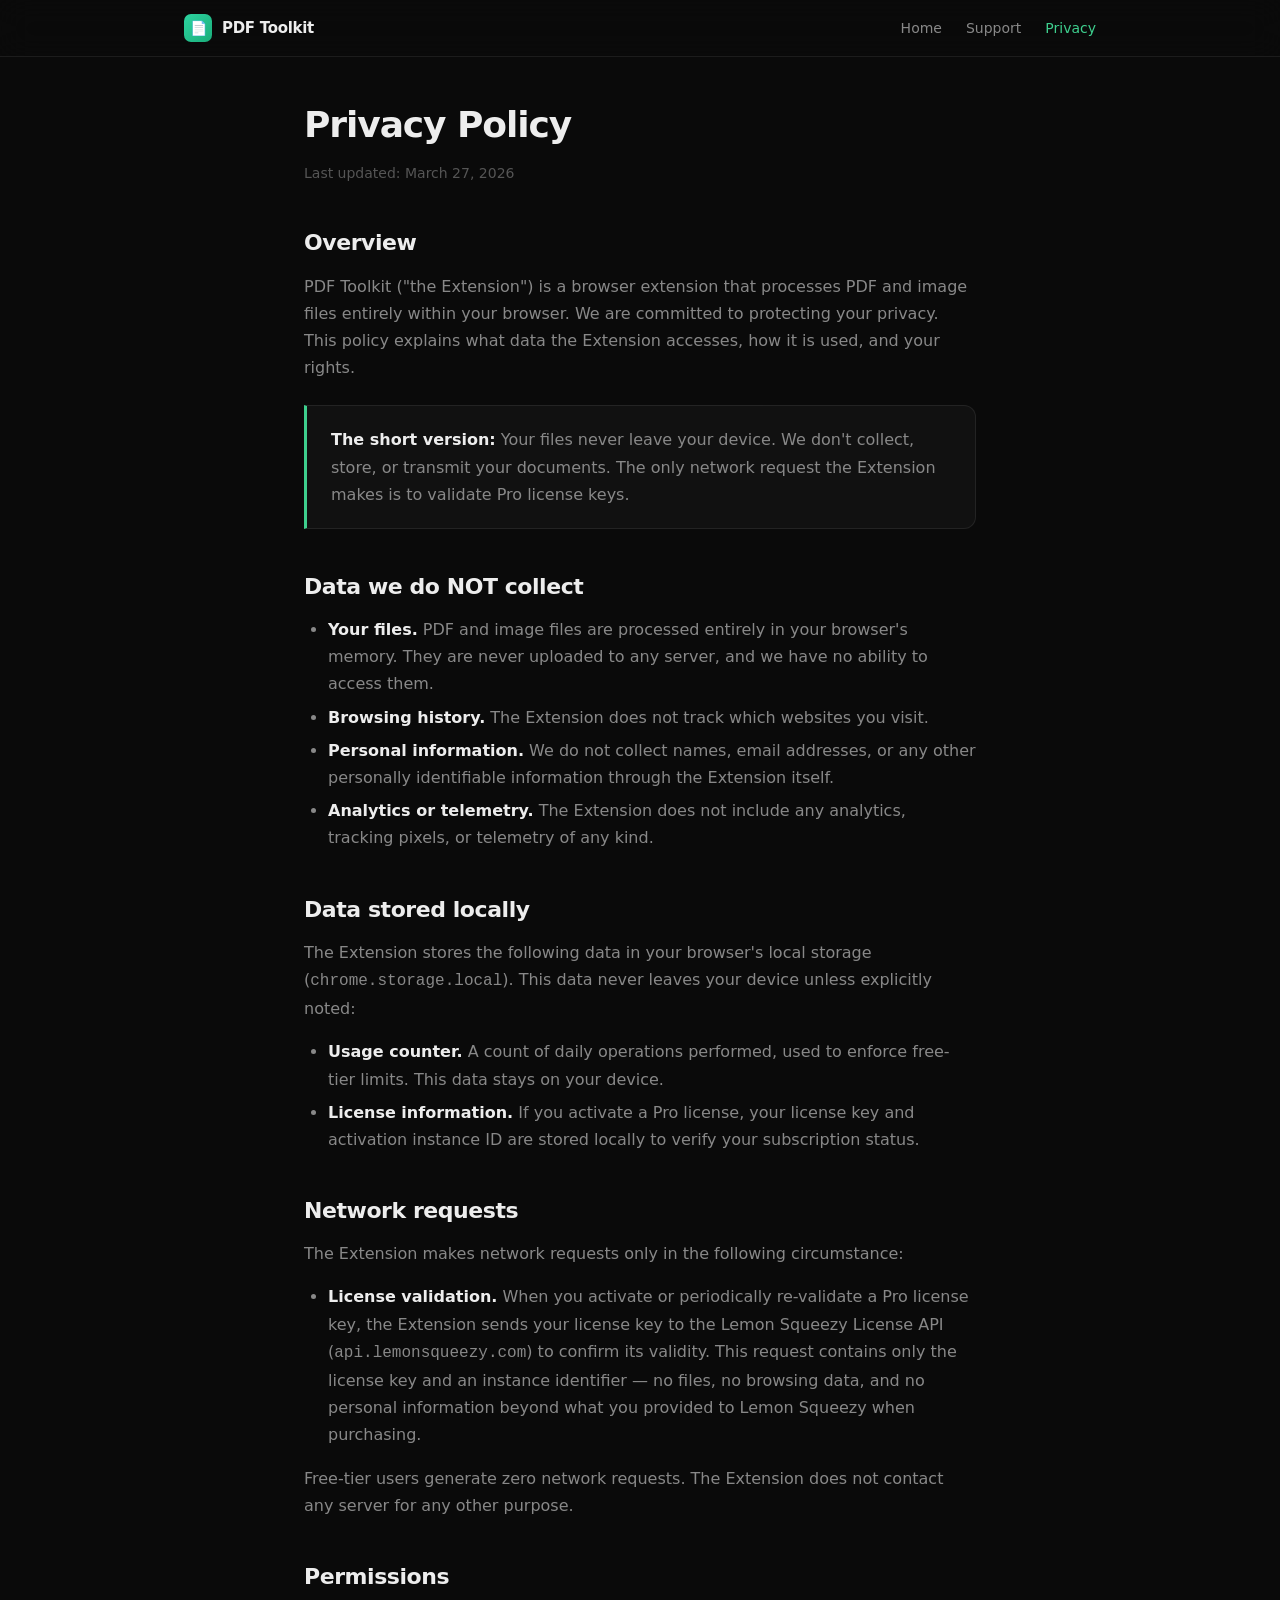
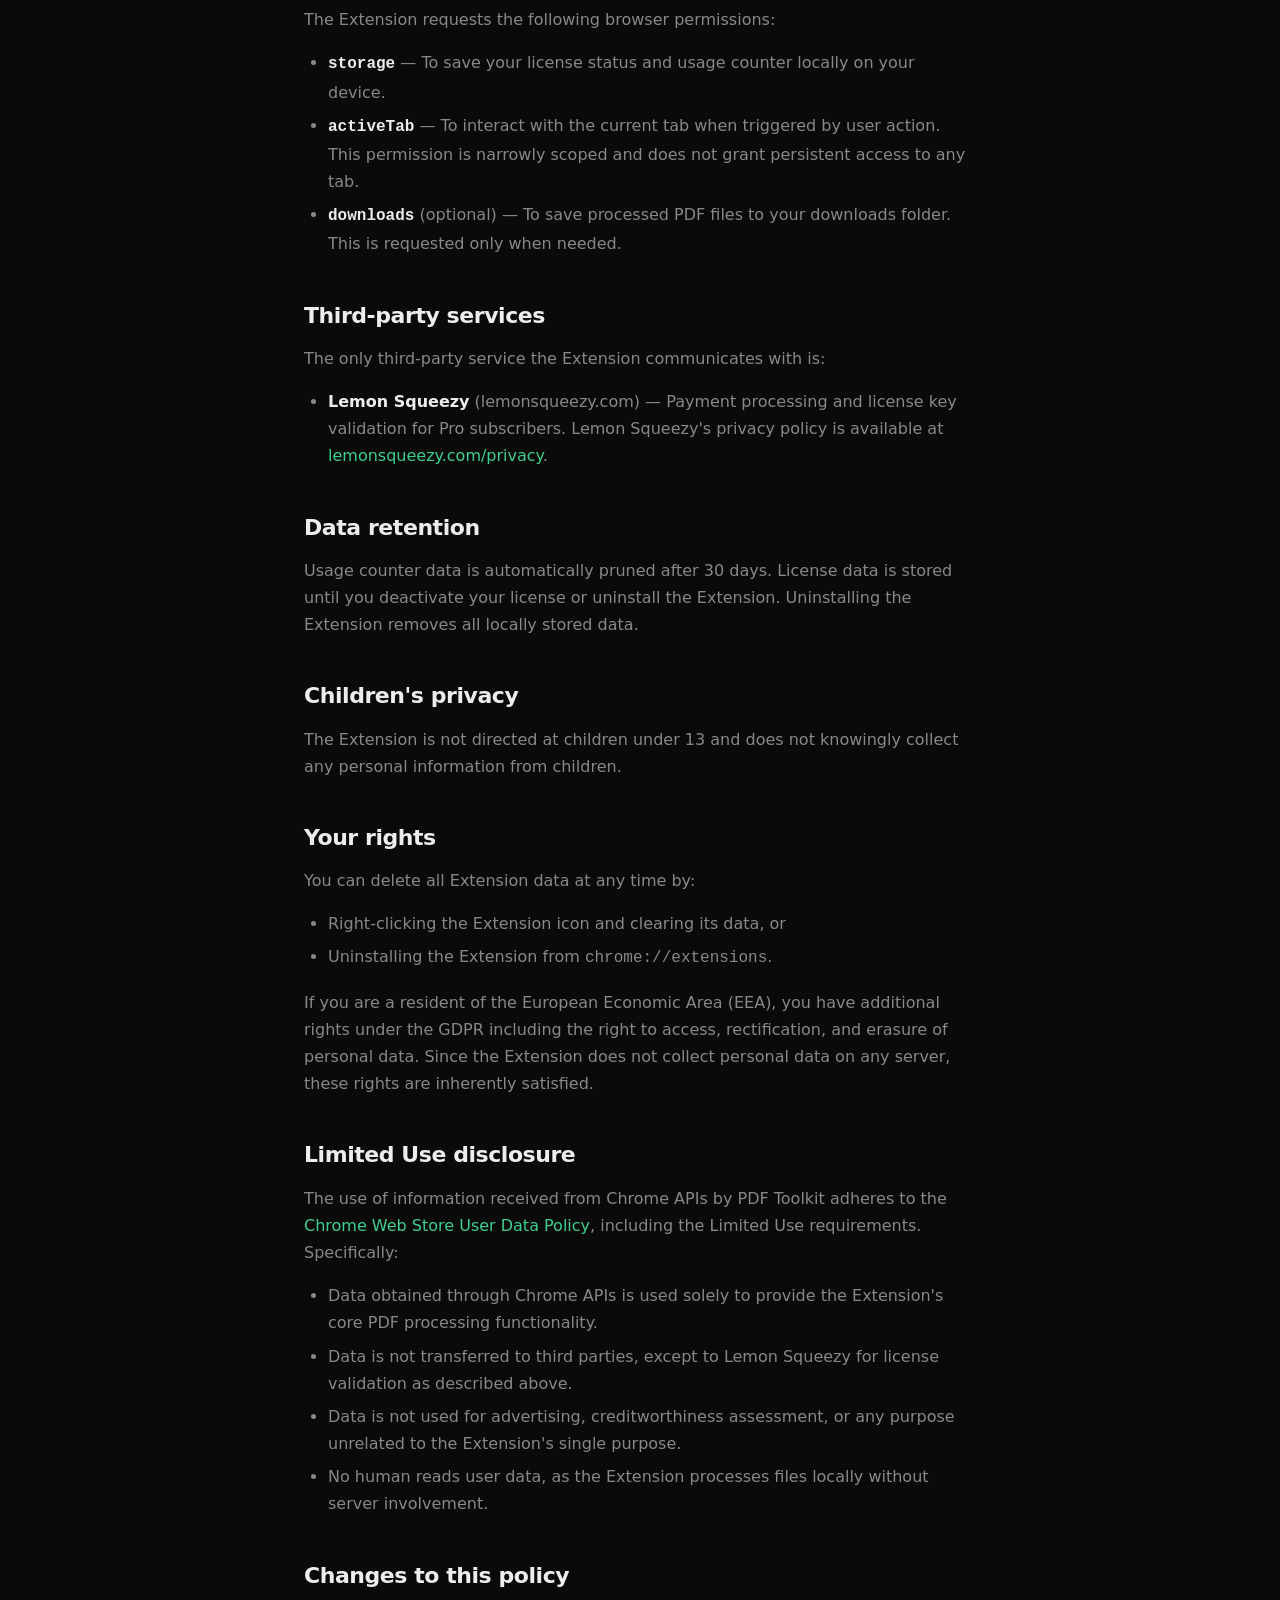
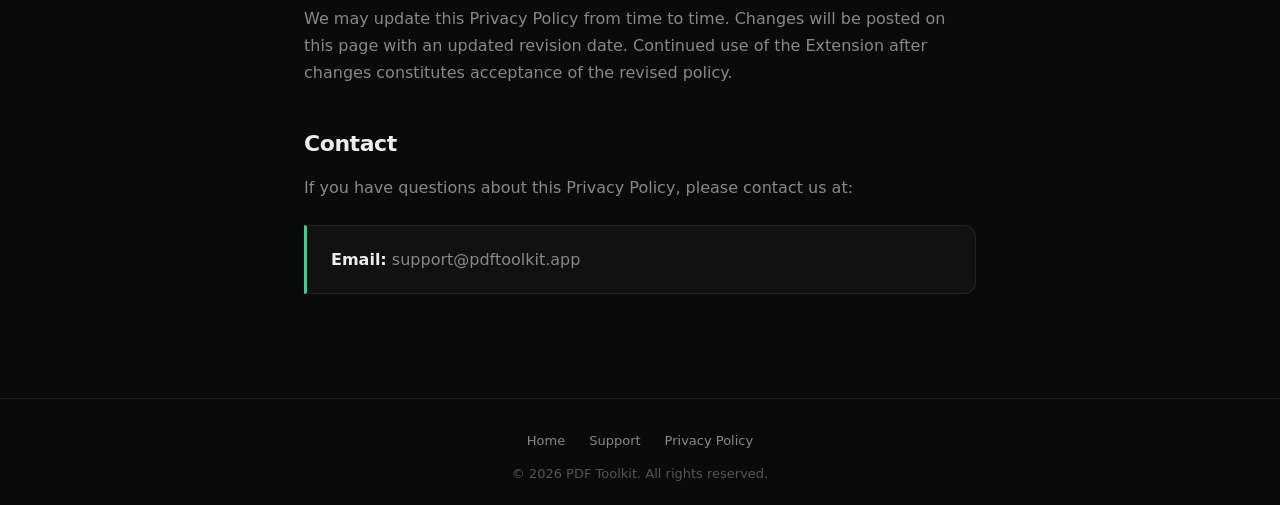
==== privacy.html @ 11ad8d4e "Add files via upload" ====
<!DOCTYPE html>
<html lang="en">
<head>
  <meta charset="UTF-8">
  <meta name="viewport" content="width=device-width, initial-scale=1.0">
  <title>Privacy Policy — PDF Toolkit</title>
  <meta name="description" content="Privacy policy for PDF Toolkit Chrome extension.">
  <link rel="stylesheet" href="styles.css">
  <link rel="icon" type="image/png" href="icon-48.png">
</head>
<body>
  <nav>
    <div class="nav-inner">
      <a href="/" class="logo">
        <span class="logo-icon">&#128196;</span>
        PDF Toolkit
      </a>
      <ul class="nav-links">
        <li><a href="/">Home</a></li>
        <li><a href="support.html">Support</a></li>
        <li><a href="privacy.html" class="active">Privacy</a></li>
      </ul>
    </div>
  </nav>

  <main class="content-page">
    <h1>Privacy Policy</h1>
    <p class="updated">Last updated: March 27, 2026</p>

    <h2>Overview</h2>
    <p>PDF Toolkit ("the Extension") is a browser extension that processes PDF and image files entirely within your browser. We are committed to protecting your privacy. This policy explains what data the Extension accesses, how it is used, and your rights.</p>

    <div class="callout">
      <p><strong>The short version:</strong> Your files never leave your device. We don't collect, store, or transmit your documents. The only network request the Extension makes is to validate Pro license keys.</p>
    </div>

    <h2>Data we do NOT collect</h2>
    <ul>
      <li><strong>Your files.</strong> PDF and image files are processed entirely in your browser's memory. They are never uploaded to any server, and we have no ability to access them.</li>
      <li><strong>Browsing history.</strong> The Extension does not track which websites you visit.</li>
      <li><strong>Personal information.</strong> We do not collect names, email addresses, or any other personally identifiable information through the Extension itself.</li>
      <li><strong>Analytics or telemetry.</strong> The Extension does not include any analytics, tracking pixels, or telemetry of any kind.</li>
    </ul>

    <h2>Data stored locally</h2>
    <p>The Extension stores the following data in your browser's local storage (<code>chrome.storage.local</code>). This data never leaves your device unless explicitly noted:</p>
    <ul>
      <li><strong>Usage counter.</strong> A count of daily operations performed, used to enforce free-tier limits. This data stays on your device.</li>
      <li><strong>License information.</strong> If you activate a Pro license, your license key and activation instance ID are stored locally to verify your subscription status.</li>
    </ul>

    <h2>Network requests</h2>
    <p>The Extension makes network requests only in the following circumstance:</p>
    <ul>
      <li><strong>License validation.</strong> When you activate or periodically re-validate a Pro license key, the Extension sends your license key to the Lemon Squeezy License API (<code>api.lemonsqueezy.com</code>) to confirm its validity. This request contains only the license key and an instance identifier — no files, no browsing data, and no personal information beyond what you provided to Lemon Squeezy when purchasing.</li>
    </ul>
    <p>Free-tier users generate zero network requests. The Extension does not contact any server for any other purpose.</p>

    <h2>Permissions</h2>
    <p>The Extension requests the following browser permissions:</p>
    <ul>
      <li><strong><code>storage</code></strong> — To save your license status and usage counter locally on your device.</li>
      <li><strong><code>activeTab</code></strong> — To interact with the current tab when triggered by user action. This permission is narrowly scoped and does not grant persistent access to any tab.</li>
      <li><strong><code>downloads</code></strong> (optional) — To save processed PDF files to your downloads folder. This is requested only when needed.</li>
    </ul>

    <h2>Third-party services</h2>
    <p>The only third-party service the Extension communicates with is:</p>
    <ul>
      <li><strong>Lemon Squeezy</strong> (lemonsqueezy.com) — Payment processing and license key validation for Pro subscribers. Lemon Squeezy's privacy policy is available at <a href="https://www.lemonsqueezy.com/privacy" target="_blank" rel="noopener">lemonsqueezy.com/privacy</a>.</li>
    </ul>

    <h2>Data retention</h2>
    <p>Usage counter data is automatically pruned after 30 days. License data is stored until you deactivate your license or uninstall the Extension. Uninstalling the Extension removes all locally stored data.</p>

    <h2>Children's privacy</h2>
    <p>The Extension is not directed at children under 13 and does not knowingly collect any personal information from children.</p>

    <h2>Your rights</h2>
    <p>You can delete all Extension data at any time by:</p>
    <ul>
      <li>Right-clicking the Extension icon and clearing its data, or</li>
      <li>Uninstalling the Extension from <code>chrome://extensions</code>.</li>
    </ul>
    <p>If you are a resident of the European Economic Area (EEA), you have additional rights under the GDPR including the right to access, rectification, and erasure of personal data. Since the Extension does not collect personal data on any server, these rights are inherently satisfied.</p>

    <h2>Limited Use disclosure</h2>
    <p>The use of information received from Chrome APIs by PDF Toolkit adheres to the <a href="https://developer.chrome.com/docs/webstore/program-policies/limited-use" target="_blank" rel="noopener">Chrome Web Store User Data Policy</a>, including the Limited Use requirements. Specifically:</p>
    <ul>
      <li>Data obtained through Chrome APIs is used solely to provide the Extension's core PDF processing functionality.</li>
      <li>Data is not transferred to third parties, except to Lemon Squeezy for license validation as described above.</li>
      <li>Data is not used for advertising, creditworthiness assessment, or any purpose unrelated to the Extension's single purpose.</li>
      <li>No human reads user data, as the Extension processes files locally without server involvement.</li>
    </ul>

    <h2>Changes to this policy</h2>
    <p>We may update this Privacy Policy from time to time. Changes will be posted on this page with an updated revision date. Continued use of the Extension after changes constitutes acceptance of the revised policy.</p>

    <h2>Contact</h2>
    <p>If you have questions about this Privacy Policy, please contact us at:</p>
    <div class="callout">
      <p><strong>Email:</strong> support@pdftoolkit.app</p>
    </div>
  </main>

  <footer>
    <div class="footer-links">
      <a href="/">Home</a>
      <a href="support.html">Support</a>
      <a href="privacy.html">Privacy Policy</a>
    </div>
    <p>&copy; 2026 PDF Toolkit. All rights reserved.</p>
  </footer>
</body>
</html>
---- styles.css ----
*,
*::before,
*::after {
  box-sizing: border-box;
  margin: 0;
  padding: 0;
}

:root {
  --bg: #0a0a0a;
  --surface: #111111;
  --surface-raised: #171717;
  --border: rgba(255, 255, 255, 0.08);
  --border-strong: rgba(255, 255, 255, 0.12);
  --text: #ededed;
  --text-secondary: #888888;
  --text-muted: #555555;
  --primary: #3ecf8e;
  --primary-dim: #34b87d;
  --primary-glow: rgba(62, 207, 142, 0.15);
  --secondary: #6366f1;
  --radius: 12px;
  --max-width: 720px;
}

html {
  scroll-behavior: smooth;
}

body {
  font-family: -apple-system, BlinkMacSystemFont, 'Segoe UI', system-ui, sans-serif;
  font-size: 16px;
  line-height: 1.6;
  color: var(--text);
  background: var(--bg);
  -webkit-font-smoothing: antialiased;
  -moz-osx-font-smoothing: grayscale;
}

/* ─── Nav ─── */
nav {
  position: fixed;
  top: 0;
  left: 0;
  right: 0;
  z-index: 100;
  background: rgba(10, 10, 10, 0.8);
  backdrop-filter: blur(16px);
  -webkit-backdrop-filter: blur(16px);
  border-bottom: 1px solid var(--border);
}

nav .nav-inner {
  max-width: 960px;
  margin: 0 auto;
  padding: 0 24px;
  height: 56px;
  display: flex;
  align-items: center;
  justify-content: space-between;
}

nav .logo {
  display: flex;
  align-items: center;
  gap: 10px;
  text-decoration: none;
  color: var(--text);
  font-weight: 700;
  font-size: 15px;
  letter-spacing: -0.02em;
}

nav .logo-icon {
  width: 28px;
  height: 28px;
  background: linear-gradient(135deg, #2DD4A0, #1AAD7A);
  border-radius: 7px;
  display: flex;
  align-items: center;
  justify-content: center;
  font-size: 14px;
}

nav .nav-links {
  display: flex;
  gap: 24px;
  list-style: none;
}

nav .nav-links a {
  color: var(--text-secondary);
  text-decoration: none;
  font-size: 14px;
  font-weight: 500;
  transition: color 0.15s;
}

nav .nav-links a:hover {
  color: var(--text);
}

nav .nav-links a.active {
  color: var(--primary);
}

/* ─── Layout ─── */
main {
  max-width: var(--max-width);
  margin: 0 auto;
  padding: 96px 24px 80px;
}

.wide {
  max-width: 960px;
}

/* ─── Hero ─── */
.hero {
  text-align: center;
  padding: 60px 0 48px;
  position: relative;
}

.hero::before {
  content: '';
  position: absolute;
  width: 500px;
  height: 500px;
  border-radius: 50%;
  background: radial-gradient(circle, rgba(62, 207, 142, 0.08) 0%, transparent 70%);
  top: -100px;
  left: 50%;
  transform: translateX(-50%);
  pointer-events: none;
}

.hero .badge {
  display: inline-block;
  font-size: 12px;
  font-weight: 600;
  text-transform: uppercase;
  letter-spacing: 0.1em;
  color: var(--primary);
  background: var(--primary-glow);
  border: 1px solid rgba(62, 207, 142, 0.2);
  padding: 6px 16px;
  border-radius: 24px;
  margin-bottom: 24px;
}

.hero h1 {
  font-size: 52px;
  font-weight: 800;
  letter-spacing: -0.04em;
  line-height: 1.1;
  margin-bottom: 16px;
  position: relative;
}

.hero h1 span {
  color: var(--primary);
}

.hero p {
  font-size: 18px;
  color: var(--text-secondary);
  max-width: 480px;
  margin: 0 auto 32px;
  line-height: 1.6;
}

.hero .cta {
  display: inline-flex;
  align-items: center;
  gap: 8px;
  padding: 12px 28px;
  background: var(--primary);
  color: #000;
  text-decoration: none;
  font-weight: 700;
  font-size: 15px;
  border-radius: 10px;
  transition: all 0.2s;
  box-shadow: 0 4px 16px rgba(62, 207, 142, 0.25);
}

.hero .cta:hover {
  background: var(--primary-dim);
  transform: translateY(-1px);
  box-shadow: 0 6px 24px rgba(62, 207, 142, 0.3);
}

/* ─── Features ─── */
.features {
  display: grid;
  grid-template-columns: 1fr 1fr;
  gap: 16px;
  margin: 48px 0;
}

.feature-card {
  padding: 28px;
  background: var(--surface);
  border: 1px solid var(--border);
  border-radius: var(--radius);
  transition: border-color 0.2s;
}

.feature-card:hover {
  border-color: var(--border-strong);
}

.feature-card .icon {
  font-size: 28px;
  margin-bottom: 14px;
}

.feature-card h3 {
  font-size: 17px;
  font-weight: 700;
  margin-bottom: 6px;
  letter-spacing: -0.01em;
}

.feature-card p {
  font-size: 14px;
  color: var(--text-secondary);
  line-height: 1.5;
}

/* ─── Section ─── */
.section-header {
  text-align: center;
  margin: 64px 0 32px;
}

.section-header h2 {
  font-size: 32px;
  font-weight: 800;
  letter-spacing: -0.03em;
  margin-bottom: 8px;
}

.section-header p {
  color: var(--text-secondary);
  font-size: 16px;
}

/* ─── Pricing ─── */
.pricing {
  display: grid;
  grid-template-columns: 1fr 1fr;
  gap: 16px;
  margin: 32px 0;
}

.price-card {
  padding: 32px;
  background: var(--surface);
  border: 1px solid var(--border);
  border-radius: var(--radius);
}

.price-card.featured {
  border-color: rgba(62, 207, 142, 0.3);
  background: rgba(62, 207, 142, 0.03);
  position: relative;
}

.price-card .tier {
  font-size: 12px;
  font-weight: 700;
  text-transform: uppercase;
  letter-spacing: 0.08em;
  color: var(--text-muted);
  margin-bottom: 12px;
}

.price-card.featured .tier {
  color: var(--primary);
}

.price-card .price {
  font-size: 36px;
  font-weight: 800;
  letter-spacing: -0.03em;
  margin-bottom: 4px;
}

.price-card .price small {
  font-size: 16px;
  font-weight: 500;
  color: var(--text-secondary);
}

.price-card .period {
  font-size: 13px;
  color: var(--text-muted);
  margin-bottom: 20px;
}

.price-card ul {
  list-style: none;
  display: flex;
  flex-direction: column;
  gap: 10px;
}

.price-card li {
  font-size: 14px;
  color: var(--text-secondary);
  display: flex;
  align-items: center;
  gap: 8px;
}

.price-card li::before {
  content: '\2713';
  color: var(--primary);
  font-weight: 700;
  font-size: 13px;
}

/* ─── Legal / Content Pages ─── */
.content-page h1 {
  font-size: 36px;
  font-weight: 800;
  letter-spacing: -0.03em;
  margin-bottom: 8px;
}

.content-page .updated {
  font-size: 14px;
  color: var(--text-muted);
  margin-bottom: 40px;
}

.content-page h2 {
  font-size: 22px;
  font-weight: 700;
  letter-spacing: -0.02em;
  margin-top: 40px;
  margin-bottom: 12px;
}

.content-page h3 {
  font-size: 17px;
  font-weight: 600;
  margin-top: 28px;
  margin-bottom: 8px;
}

.content-page p {
  color: var(--text-secondary);
  margin-bottom: 16px;
  line-height: 1.7;
}

.content-page ul,
.content-page ol {
  color: var(--text-secondary);
  margin-bottom: 16px;
  padding-left: 24px;
  line-height: 1.7;
}

.content-page li {
  margin-bottom: 6px;
}

.content-page a {
  color: var(--primary);
  text-decoration: none;
}

.content-page a:hover {
  text-decoration: underline;
}

.content-page strong {
  color: var(--text);
  font-weight: 600;
}

.callout {
  padding: 20px 24px;
  background: var(--surface);
  border: 1px solid var(--border);
  border-left: 3px solid var(--primary);
  border-radius: 0 var(--radius) var(--radius) 0;
  margin: 24px 0;
}

.callout p {
  margin-bottom: 0;
}

/* ─── FAQ ─── */
.faq {
  display: flex;
  flex-direction: column;
  gap: 12px;
  margin: 32px 0;
}

.faq-item {
  padding: 20px 24px;
  background: var(--surface);
  border: 1px solid var(--border);
  border-radius: var(--radius);
}

.faq-item h3 {
  font-size: 15px;
  font-weight: 600;
  margin-bottom: 8px;
  margin-top: 0;
}

.faq-item p {
  font-size: 14px;
  color: var(--text-secondary);
  margin-bottom: 0;
  line-height: 1.6;
}

/* ─── Footer ─── */
footer {
  border-top: 1px solid var(--border);
  padding: 32px 24px;
  text-align: center;
  font-size: 13px;
  color: var(--text-muted);
}

footer a {
  color: var(--text-secondary);
  text-decoration: none;
}

footer a:hover {
  color: var(--text);
}

footer .footer-links {
  display: flex;
  justify-content: center;
  gap: 24px;
  margin-bottom: 12px;
}

/* ─── Responsive ─── */
@media (max-width: 640px) {
  .hero h1 { font-size: 36px; }
  .hero p { font-size: 16px; }
  .features { grid-template-columns: 1fr; }
  .pricing { grid-template-columns: 1fr; }
  nav .nav-links { gap: 16px; }
  nav .nav-links a { font-size: 13px; }
}
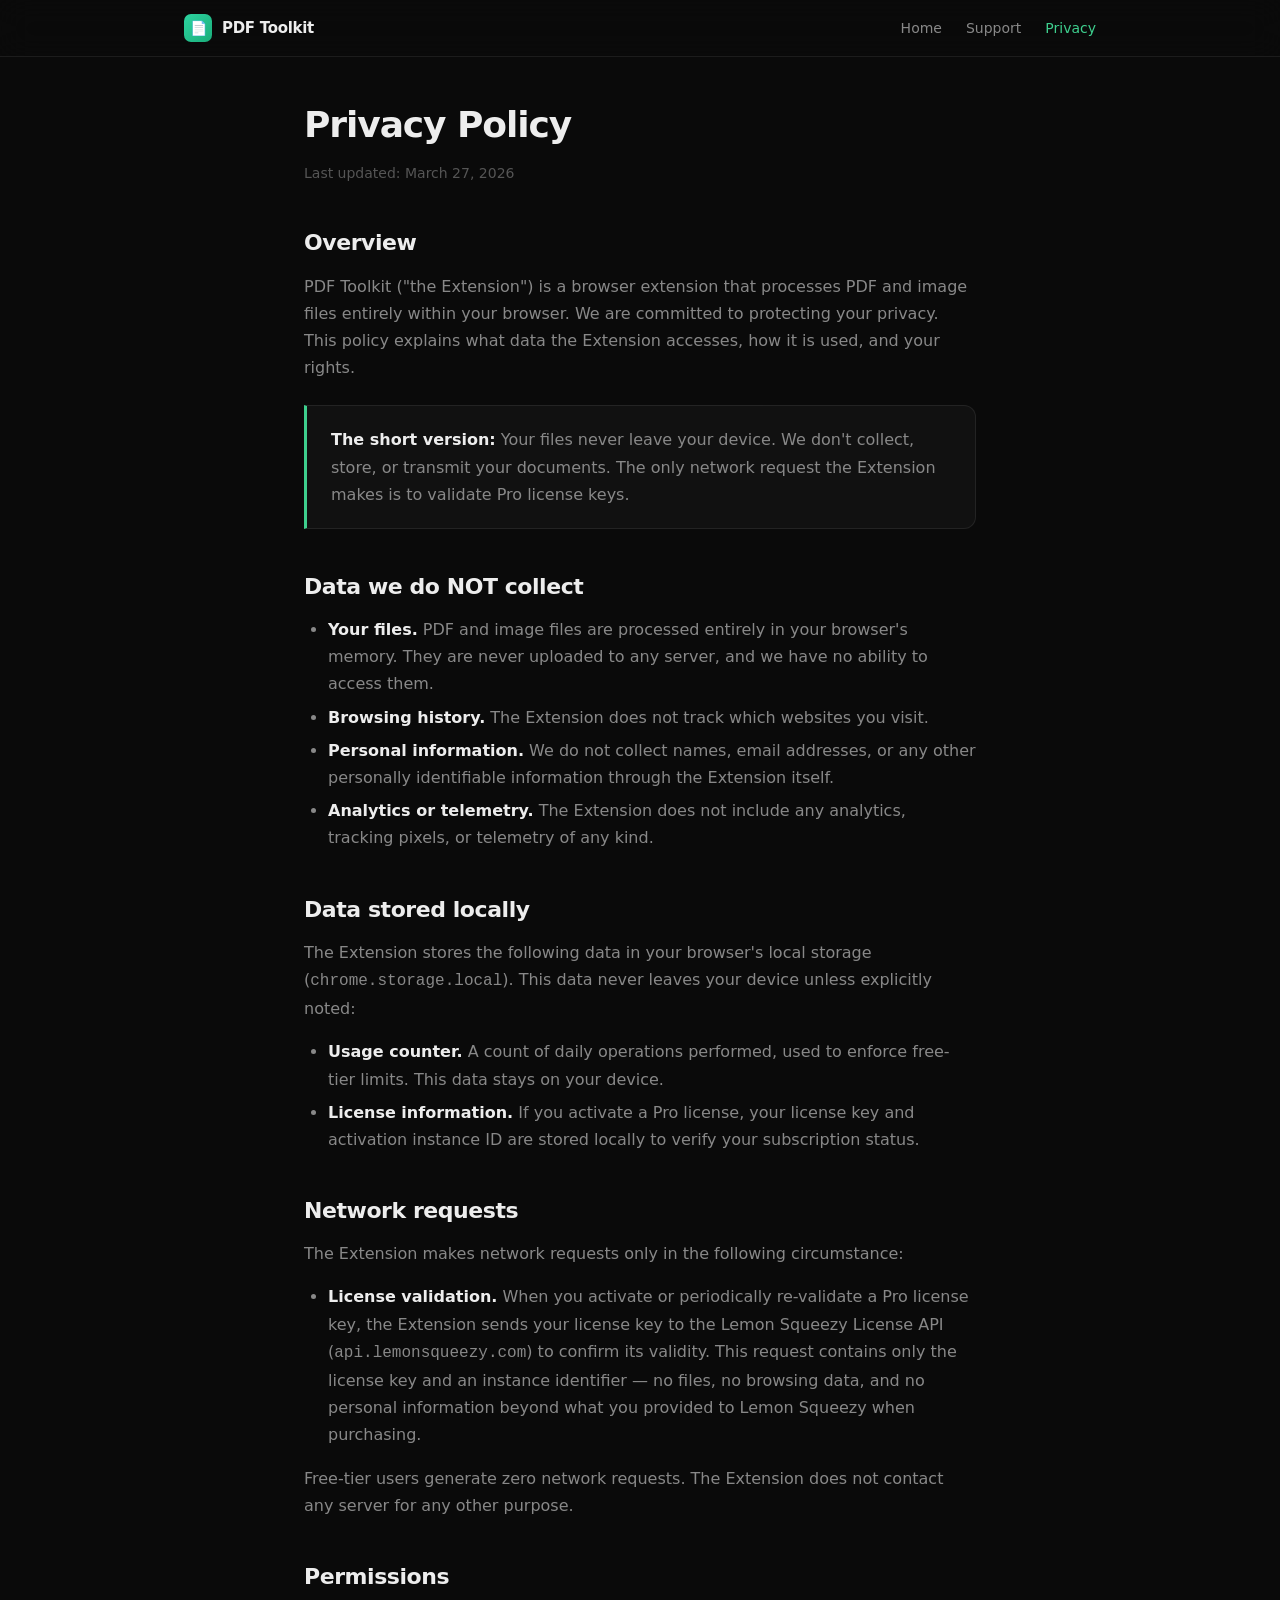
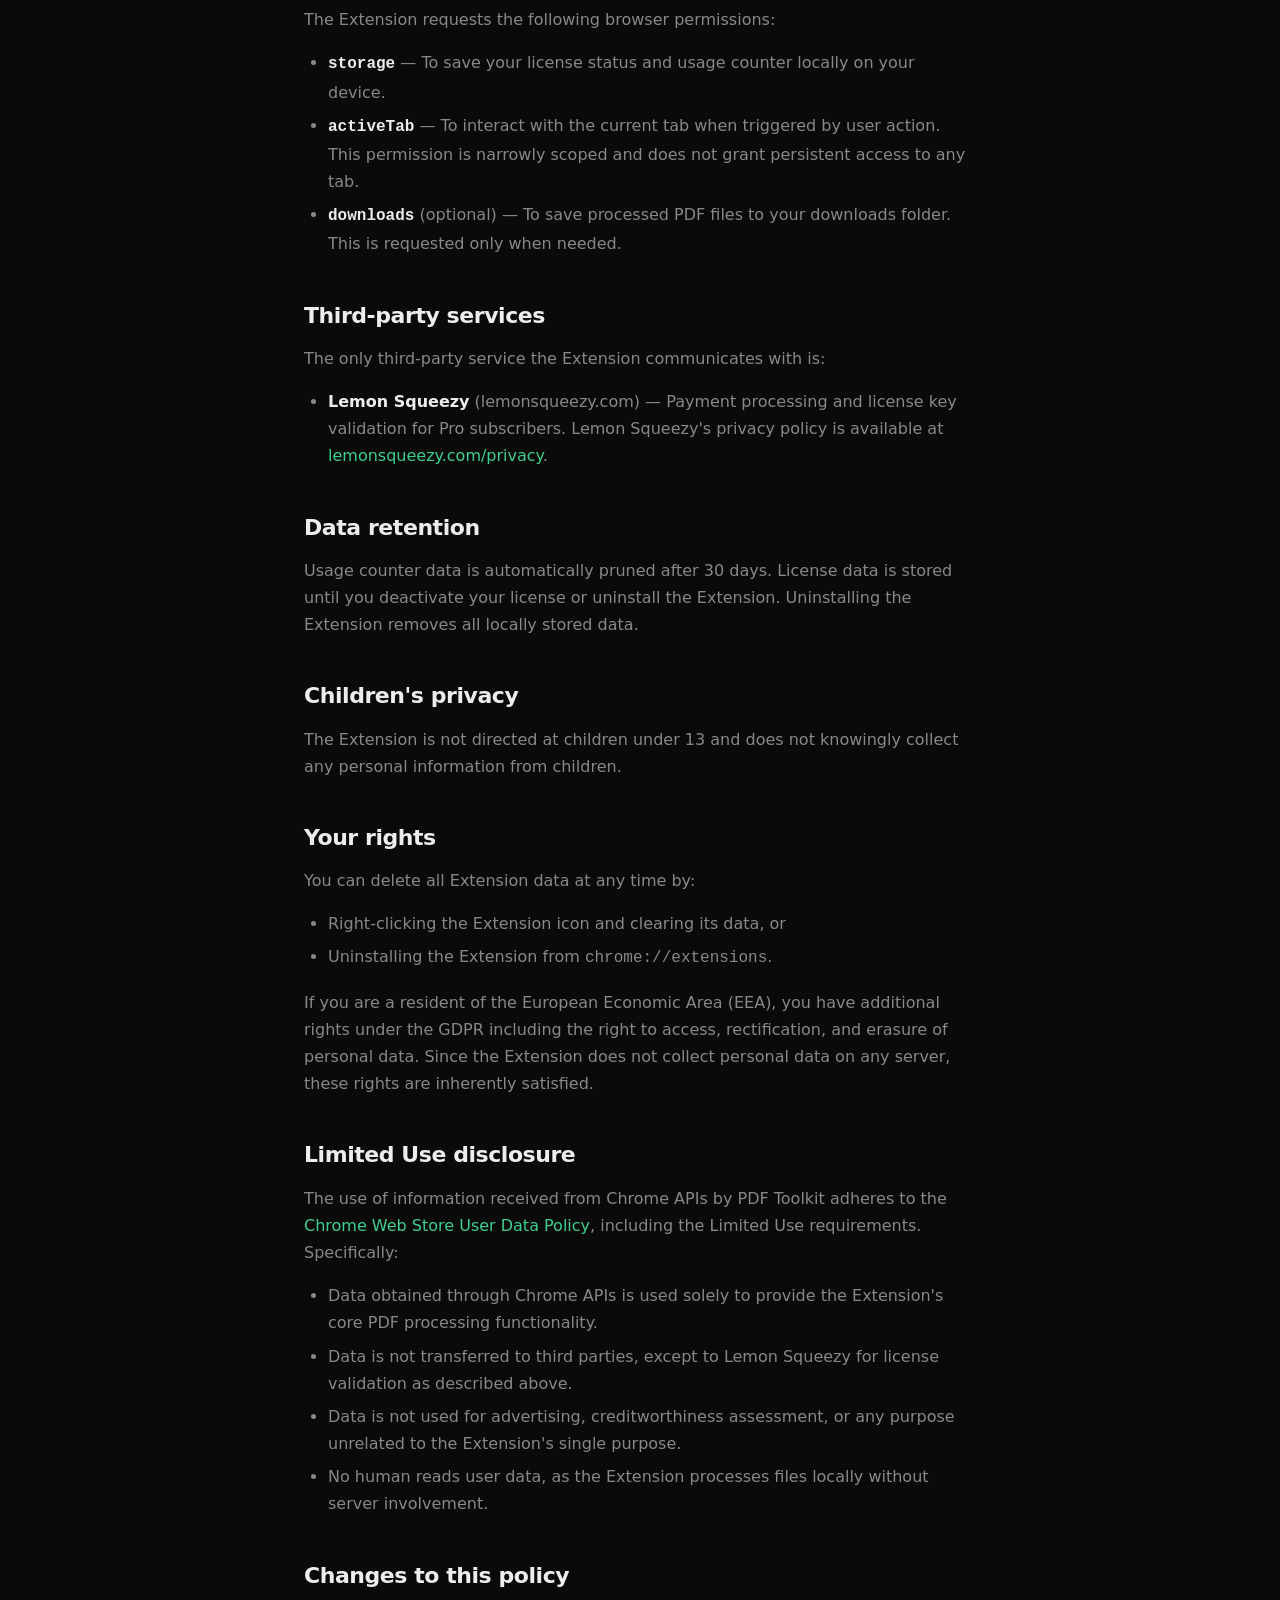
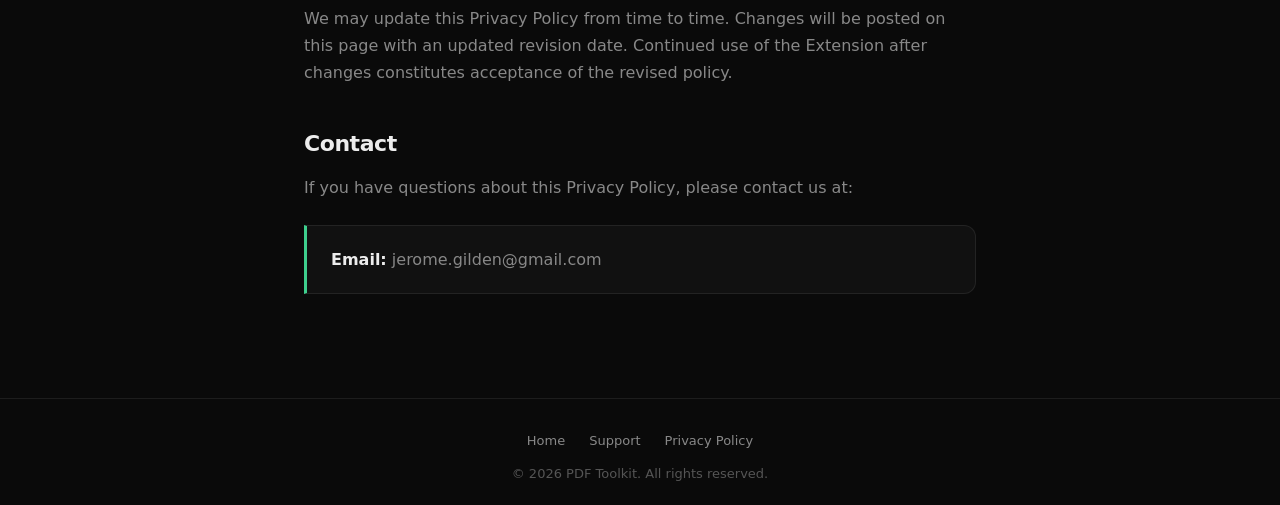
==== commit 5410f1c9: "Add files via upload" ====
--- a/privacy.html
+++ b/privacy.html
@@ -99,7 +99,7 @@
     <h2>Contact</h2>
     <p>If you have questions about this Privacy Policy, please contact us at:</p>
     <div class="callout">
-      <p><strong>Email:</strong> support@pdftoolkit.app</p>
+      <p><strong>Email:</strong> jerome.gilden@gmail.com</p>
     </div>
   </main>
 
